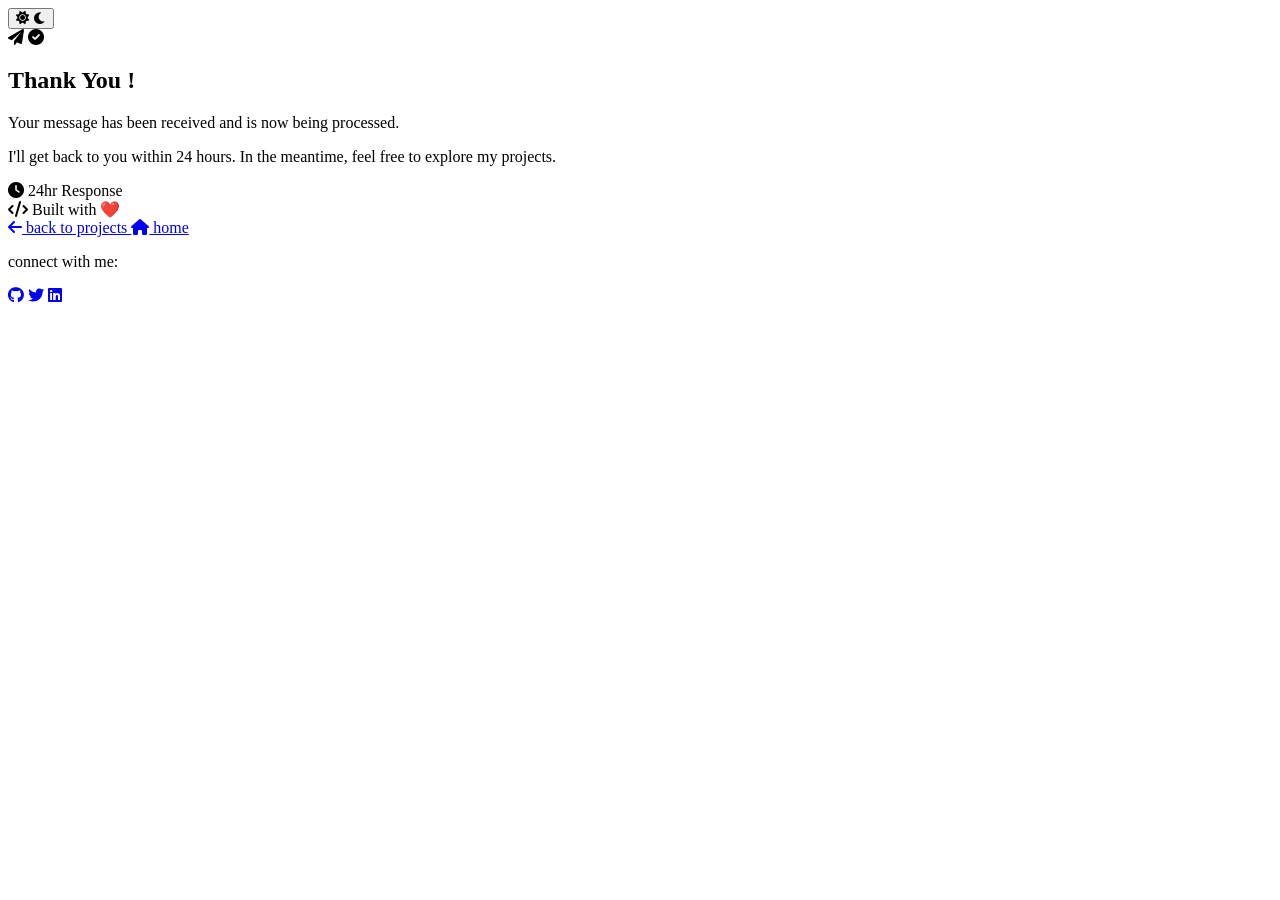
==== thanks.html @ 9caefd16 "make the updates,add the thanks.html,js,css,the structure and update the index.htl" ====
<!DOCTYPE html>
<html lang="en">
<head>
    <meta charset="UTF-8">
    <meta name="viewport" content="width=device-width, initial-scale=1.0">
    <title>Thank You! - Tevin Mulinge</title>
    <meta name="description" content="Thank you for reaching out to Tevin Mulinge. Your message has been received!">
    
    <!-- CSS -->
    <link rel="stylesheet" href="cs/Main.css">
    
    <!-- Fonts & Icons -->
    <link href="https://fonts.googleapis.com/css2?family=Inter:opsz@14..32&display=swap" rel="stylesheet">
    <link rel="stylesheet" href="https://cdnjs.cloudflare.com/ajax/libs/font-awesome/6.0.0-beta3/css/all.min.css">
</head>
<body class="light-mode">
    <!-- Background overlay -->
    <div class="bg-overlay"></div>
    
    <div class="container thank-you-container">
        <!-- Theme Toggle -->
        <div class="theme-toggle-container">
            <button id="theme-toggle" class="theme-toggle" aria-label="Toggle theme">
                <i class="fas fa-sun light-icon"></i>
                <i class="fas fa-moon dark-icon"></i>
            </button>
        </div>

        <!-- THANK YOU CARD -->
        <section class="thank-you-section">
            <div class="thank-you-card">
                <div class="thank-you-icon">
                    <i class="fas fa-paper-plane"></i>
                    <i class="fas fa-check-circle"></i>
                </div>
                <h1>Thank You <span class="accent">!</span></h1>
                <p class="thank-you-message">Your message has been received and is now being processed.</p>
                <p class="thank-you-details">I'll get back to you within 24 hours. In the meantime, feel free to explore my projects.</p>
                
                <div class="thank-you-stats">
                    <div class="stat-item">
                        <i class="fas fa-clock"></i>
                        <span>24hr Response</span>
                    </div>
                    <div class="stat-item">
                        <i class="fas fa-code"></i>
                        <span>Built with ❤️</span>
                    </div>
                </div>
                
                <div class="thank-you-actions">
                    <a href="index.html#projects" class="btn btn-primary">
                        <i class="fas fa-arrow-left"></i> back to projects
                    </a>
                    <a href="index.html" class="btn btn-outline">
                        <i class="fas fa-home"></i> home
                    </a>
                </div>
                
                <div class="thank-you-social">
                    <p>connect with me:</p>
                    <div class="social-links">
                        <a href="https://github.com/tace925" target="_blank"><i class="fab fa-github"></i></a>
                        <a href="https://twitter.com/mulingeTev81504" target="_blank"><i class="fab fa-twitter"></i></a>
                        <a href="#" target="_blank"><i class="fab fa-linkedin"></i></a>
                    </div>
                </div>
            </div>
        </section>
    </div>

    <!-- JavaScript -->
    <script src="js/Main.js"></script>
</body>
</html>
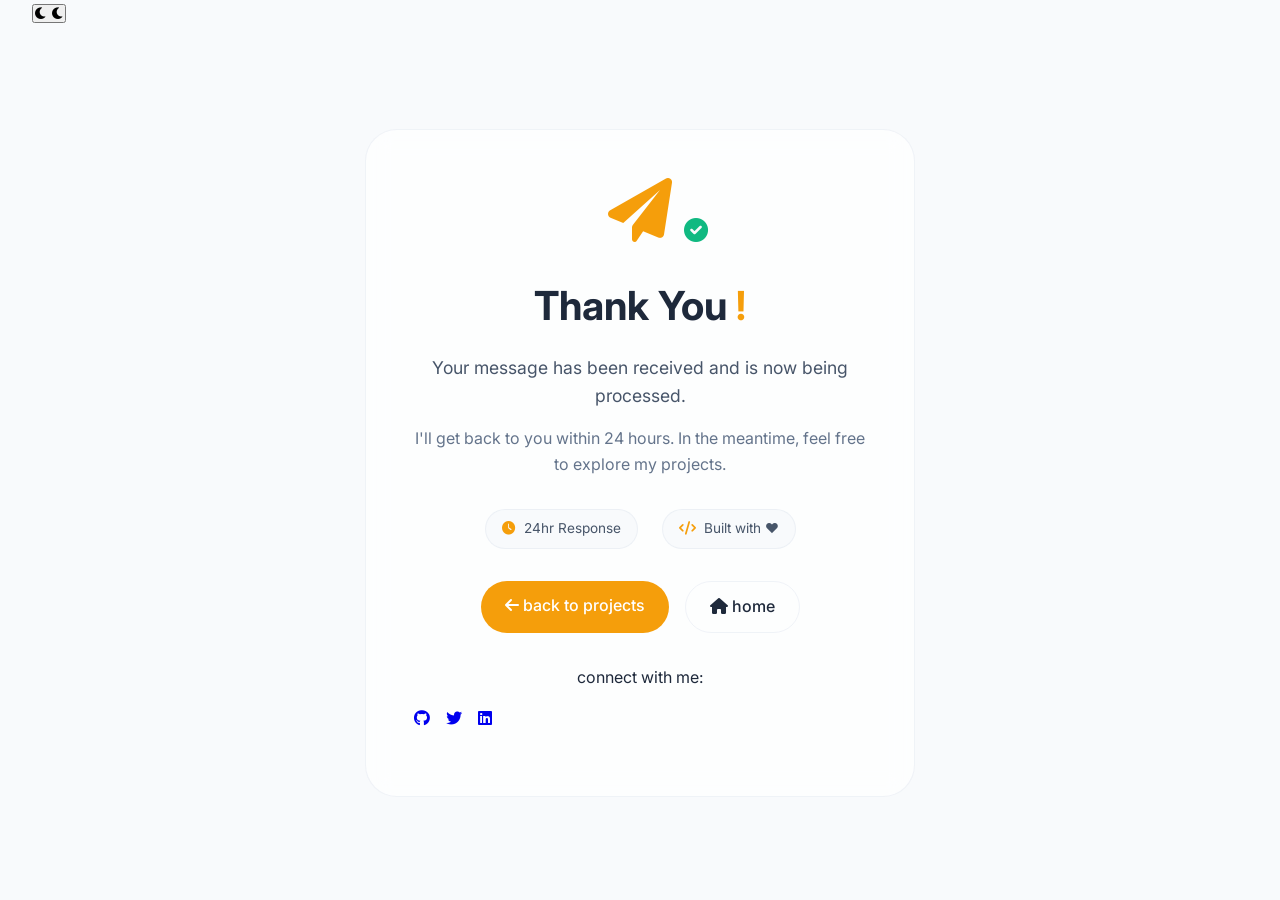
==== commit 633a69a1: "Modern glassmorphism portfolio: gold typing animation, project filters, dark mode fixed, form with a" ====
--- a/thanks.html
+++ b/thanks.html
@@ -7,7 +7,7 @@
     <meta name="description" content="Thank you for reaching out to Tevin Mulinge. Your message has been received!">
     
     <!-- CSS -->
-    <link rel="stylesheet" href="cs/Main.css">
+    <link rel="stylesheet" href="script.css">
     
     <!-- Fonts & Icons -->
     <link href="https://fonts.googleapis.com/css2?family=Inter:opsz@14..32&display=swap" rel="stylesheet">
@@ -70,6 +70,6 @@
     </div>
 
     <!-- JavaScript -->
-    <script src="js/Main.js"></script>
+    <script src="script.js"></script>
 </body>
 </html>
--- a/script.css
+++ b/script.css
@@ -0,0 +1,1260 @@
+/* ============================================
+   TEVIN'S BRIEFCASE - COMPLETE MODERN PORTFOLIO
+   Glassmorphism + Background Image + Gold Typing
+   ============================================ */
+
+/* ===== CSS RESET & VARIABLES ===== */
+* {
+    margin: 0;
+    padding: 0;
+    box-sizing: border-box;
+}
+
+:root {
+    /* Light Mode Colors */
+    --bg-primary: #f8fafc;
+    --bg-secondary: rgba(255, 255, 255, 0.85);
+    --text-primary: #1e293b;
+    --text-secondary: #475569;
+    --text-tertiary: #64748b;
+    --accent: #8b5cf6;
+    --accent-hover: #7c3aed;
+    --accent-light: #ede9fe;
+    --gold: #F59E0B;
+    --gold-light: #FBBF24;
+    --border: rgba(226, 232, 240, 0.5);
+    --shadow: 0 10px 30px -15px rgba(0, 0, 0, 0.1);
+    --card-bg: rgba(255, 255, 255, 0.7);
+    --nav-bg: rgba(255, 255, 255, 0.9);
+    --bg-secondary-rgb: 255, 255, 255;
+}
+
+.dark-mode {
+    /* Dark Mode Colors */
+    --bg-primary: #0f172a;
+    --bg-secondary: rgba(30, 41, 59, 0.85);
+    --text-primary: #f1f5f9;
+    --text-secondary: #cbd5e1;
+    --text-tertiary: #94a3b8;
+    --accent: #a78bfa;
+    --accent-hover: #8b5cf6;
+    --accent-light: #2e1b4d;
+    --gold: #FBBF24;
+    --gold-light: #FCD34D;
+    --border: rgba(51, 65, 85, 0.5);
+    --card-bg: rgba(30, 41, 59, 0.7);
+    --nav-bg: rgba(15, 23, 42, 0.95);
+    --bg-secondary-rgb: 30, 41, 59;
+}
+
+/* ===== GLOBAL STYLES ===== */
+body {
+    font-family: 'Inter', sans-serif;
+    background-color: var(--bg-primary);
+    color: var(--text-primary);
+    line-height: 1.6;
+    transition: background-color 0.3s ease, color 0.3s ease;
+    min-height: 100vh;
+    position: relative;
+}
+
+.container {
+    max-width: 1280px;
+    margin: 0 auto;
+    padding: 0 2rem;
+    position: relative;
+    z-index: 2;
+}
+
+/* ===== MODERN BACKGROUND IMAGE ===== */
+.bg-overlay {
+    position: fixed;
+    top: 0;
+    left: 0;
+    width: 100%;
+    height: 100%;
+    z-index: 0;
+    pointer-events: none;
+    overflow: hidden;
+}
+
+/* Main background image */
+.bg-overlay::before {
+    content: '';
+    position: absolute;
+    top: 0;
+    left: 0;
+    width: 100%;
+    height: 100%;
+    background-image: url('https://images.pexels.com/photos/276452/pexels-photo-276452.jpeg?auto=compress&cs=tinysrgb&w=1600');
+    background-size: cover;
+    background-position: center;
+    background-repeat: no-repeat;
+    opacity: 0.15;
+    filter: blur(2px);
+    transition: opacity 0.3s ease;
+}
+
+/* Gradient overlay for depth */
+.gradient-overlay {
+    position: absolute;
+    top: 0;
+    left: 0;
+    width: 100%;
+    height: 100%;
+    background: radial-gradient(circle at 20% 30%, rgba(139, 92, 246, 0.2) 0%, transparent 50%),
+                radial-gradient(circle at 80% 70%, rgba(245, 158, 11, 0.15) 0%, transparent 50%);
+    pointer-events: none;
+}
+
+/* Floating shapes for modern effect */
+.floating-shapes {
+    position: absolute;
+    top: 0;
+    left: 0;
+    width: 100%;
+    height: 100%;
+    pointer-events: none;
+}
+
+.shape {
+    position: absolute;
+    border-radius: 50%;
+    filter: blur(60px);
+    opacity: 0.3;
+    animation: floatShape 20s ease-in-out infinite;
+}
+
+.shape-1 {
+    width: 300px;
+    height: 300px;
+    background: radial-gradient(circle, var(--accent), transparent);
+    top: 10%;
+    left: -100px;
+    animation-delay: 0s;
+}
+
+.shape-2 {
+    width: 400px;
+    height: 400px;
+    background: radial-gradient(circle, var(--gold), transparent);
+    bottom: -150px;
+    right: -150px;
+    animation-delay: -5s;
+}
+
+.shape-3 {
+    width: 200px;
+    height: 200px;
+    background: radial-gradient(circle, var(--accent-light), transparent);
+    top: 50%;
+    left: 70%;
+    animation-delay: -10s;
+}
+
+@keyframes floatShape {
+    0%, 100% {
+        transform: translateY(0) rotate(0deg);
+    }
+    50% {
+        transform: translateY(-50px) rotate(10deg);
+    }
+}
+
+/* Dark mode background adjustments */
+.dark-mode .bg-overlay::before {
+    opacity: 0.1;
+    filter: blur(3px) brightness(0.7);
+}
+
+.dark-mode .shape {
+    opacity: 0.2;
+}
+
+.dark-mode .gradient-overlay {
+    background: radial-gradient(circle at 20% 30%, rgba(139, 92, 246, 0.15) 0%, transparent 50%),
+                radial-gradient(circle at 80% 70%, rgba(245, 158, 11, 0.1) 0%, transparent 50%);
+}
+
+/* ===== PROGRESS BAR ===== */
+.progress-bar {
+    position: fixed;
+    top: 0;
+    left: 0;
+    width: 0%;
+    height: 3px;
+    background: linear-gradient(90deg, var(--accent), var(--gold));
+    z-index: 1001;
+    transition: width 0.1s ease-out;
+}
+
+/* ===== STICKY NAVIGATION ===== */
+.main-nav {
+    position: sticky;
+    top: 0;
+    z-index: 1000;
+    background: var(--nav-bg);
+    backdrop-filter: blur(12px);
+    border-bottom: 1px solid var(--border);
+    padding: 1rem 2rem;
+}
+
+.nav-container {
+    max-width: 1280px;
+    margin: 0 auto;
+    display: flex;
+    justify-content: space-between;
+    align-items: center;
+}
+
+.nav-logo a {
+    font-size: 1.5rem;
+    font-weight: 700;
+    text-decoration: none;
+    color: var(--text-primary);
+}
+
+.nav-logo .accent {
+    color: var(--gold);
+}
+
+.nav-links {
+    display: flex;
+    gap: 2rem;
+    align-items: center;
+}
+
+.nav-link {
+    text-decoration: none;
+    color: var(--text-secondary);
+    font-weight: 500;
+    transition: color 0.3s;
+    position: relative;
+}
+
+.nav-link:hover,
+.nav-link.active {
+    color: var(--gold);
+}
+
+.nav-link::after {
+    content: '';
+    position: absolute;
+    bottom: -5px;
+    left: 0;
+    width: 0;
+    height: 2px;
+    background: var(--gold);
+    transition: width 0.3s;
+}
+
+.nav-link:hover::after,
+.nav-link.active::after {
+    width: 100%;
+}
+
+.nav-actions {
+    display: flex;
+    gap: 1rem;
+    align-items: center;
+}
+
+.theme-toggle-nav {
+    background: transparent;
+    border: 1px solid var(--border);
+    border-radius: 50%;
+    width: 2.2rem;
+    height: 2.2rem;
+    cursor: pointer;
+    color: var(--text-primary);
+    transition: all 0.3s;
+    display: flex;
+    align-items: center;
+    justify-content: center;
+}
+
+.theme-toggle-nav:hover {
+    border-color: var(--gold);
+    transform: scale(1.05);
+}
+
+.mobile-menu-btn {
+    display: none;
+    background: transparent;
+    border: none;
+    font-size: 1.5rem;
+    cursor: pointer;
+    color: var(--text-primary);
+}
+
+/* ===== HERO SECTION ===== */
+.hero {
+    margin: 3rem 0 4rem;
+    position: relative;
+    z-index: 2;
+}
+
+.hero-content {
+    display: grid;
+    grid-template-columns: 300px 1fr;
+    gap: 3rem;
+    align-items: center;
+    background: var(--bg-secondary);
+    backdrop-filter: blur(12px);
+    border-radius: 2rem;
+    padding: 2.5rem;
+    border: 1px solid var(--border);
+    box-shadow: var(--shadow);
+}
+
+@media (max-width: 768px) {
+    .hero-content {
+        grid-template-columns: 1fr;
+        text-align: center;
+        padding: 2rem;
+    }
+}
+
+.profile-image-container {
+    position: relative;
+    width: 100%;
+    max-width: 280px;
+    margin: 0 auto;
+}
+
+.profile-image {
+    width: 100%;
+    height: auto;
+    aspect-ratio: 1/1;
+    object-fit: cover;
+    border-radius: 50%;
+    border: 4px solid var(--gold);
+    box-shadow: 0 20px 40px rgba(0, 0, 0, 0.2);
+    transition: transform 0.3s ease;
+}
+
+.profile-image:hover {
+    transform: scale(1.02);
+}
+
+.status-badge {
+    position: absolute;
+    bottom: 10px;
+    right: 10px;
+    background: var(--card-bg);
+    backdrop-filter: blur(8px);
+    padding: 0.3rem 0.8rem;
+    border-radius: 50px;
+    font-size: 0.75rem;
+    font-weight: 500;
+    display: flex;
+    align-items: center;
+    gap: 0.4rem;
+    border: 1px solid var(--border);
+    color: var(--text-secondary);
+}
+
+.status-dot {
+    width: 8px;
+    height: 8px;
+    background: #10b981;
+    border-radius: 50%;
+    animation: pulse 2s infinite;
+}
+
+@keyframes pulse {
+    0%, 100% { opacity: 1; transform: scale(1); }
+    50% { opacity: 0.6; transform: scale(1.2); }
+}
+
+.name {
+    font-size: 2.5rem;
+    font-weight: 700;
+    margin-bottom: 0.5rem;
+}
+
+/* ===== GOLD TYPING ANIMATION ===== */
+.typing-container {
+    margin: 20px 0 15px;
+    font-size: 1.6rem;
+    font-weight: 600;
+    min-height: 80px;
+}
+
+.typing-prefix {
+    color: var(--gold);
+    margin-right: 8px;
+}
+
+.gold-text {
+    background: linear-gradient(135deg, var(--gold), var(--gold-light));
+    -webkit-background-clip: text;
+    background-clip: text;
+    color: transparent;
+}
+
+.gold-cursor {
+    display: inline-block;
+    width: 3px;
+    margin-left: 4px;
+    background: var(--gold);
+    animation: blink 0.8s infinite;
+    color: var(--gold);
+}
+
+@keyframes blink {
+    0%, 50% { opacity: 1; }
+    51%, 100% { opacity: 0; }
+}
+
+.bio {
+    color: var(--text-secondary);
+    margin-bottom: 1.5rem;
+    line-height: 1.8;
+}
+
+.hero-buttons {
+    display: flex;
+    gap: 1rem;
+    margin-bottom: 1.5rem;
+    flex-wrap: wrap;
+}
+
+@media (max-width: 480px) {
+    .hero-buttons {
+        flex-direction: column;
+    }
+}
+
+/* ===== SKILLS SECTION ===== */
+.section-title {
+    font-size: 2rem;
+    margin-bottom: 2rem;
+    text-align: center;
+    position: relative;
+    z-index: 2;
+}
+
+.section-subtitle {
+    text-align: center;
+    color: var(--text-tertiary);
+    margin-bottom: 2.5rem;
+}
+
+.accent {
+    color: var(--gold);
+}
+
+.skills {
+    margin-bottom: 4rem;
+    position: relative;
+    z-index: 2;
+}
+
+.skills-grid {
+    display: flex;
+    flex-wrap: wrap;
+    gap: 1rem;
+    justify-content: center;
+}
+
+.skill-tag {
+    padding: 0.6rem 1.5rem;
+    background: var(--card-bg);
+    backdrop-filter: blur(5px);
+    border: 1px solid var(--border);
+    border-radius: 9999px;
+    color: var(--text-secondary);
+    font-size: 0.95rem;
+    transition: all 0.3s;
+    box-shadow: var(--shadow);
+}
+
+.skill-tag:hover {
+    border-color: var(--gold);
+    transform: translateY(-2px);
+}
+
+/* ===== HOBBIES SECTION ===== */
+.hobbies {
+    margin-bottom: 4rem;
+    position: relative;
+    z-index: 2;
+}
+
+.hobbies-grid {
+    display: grid;
+    grid-template-columns: repeat(auto-fit, minmax(240px, 1fr));
+    gap: 1.5rem;
+    margin-top: 2rem;
+}
+
+.hobby-card {
+    background: var(--card-bg);
+    backdrop-filter: blur(10px);
+    border-radius: 1.5rem;
+    padding: 2rem 1.5rem;
+    text-align: center;
+    border: 1px solid var(--border);
+    transition: all 0.3s ease;
+}
+
+.hobby-card:hover {
+    transform: translateY(-8px);
+    border-color: var(--gold);
+    box-shadow: 0 20px 30px rgba(0, 0, 0, 0.1);
+}
+
+.hobby-icon {
+    font-size: 3rem;
+    margin-bottom: 1rem;
+}
+
+.hobby-card h3 {
+    font-size: 1.2rem;
+    margin-bottom: 0.5rem;
+    color: var(--text-primary);
+}
+
+.hobby-card p {
+    font-size: 0.9rem;
+    color: var(--text-tertiary);
+}
+
+/* ===== PROJECT FILTERS ===== */
+.project-filters {
+    display: flex;
+    justify-content: center;
+    gap: 0.8rem;
+    margin-bottom: 2rem;
+    flex-wrap: wrap;
+}
+
+.filter-btn {
+    padding: 0.5rem 1.2rem;
+    background: var(--card-bg);
+    border: 1px solid var(--border);
+    border-radius: 50px;
+    cursor: pointer;
+    color: var(--text-secondary);
+    font-weight: 500;
+    transition: all 0.3s;
+}
+
+.filter-btn:hover,
+.filter-btn.active {
+    background: var(--gold);
+    border-color: var(--gold);
+    color: white;
+}
+
+/* ===== PROJECTS SECTION ===== */
+.projects {
+    margin-bottom: 4rem;
+    position: relative;
+    z-index: 2;
+}
+
+.projects-grid {
+    display: grid;
+    grid-template-columns: repeat(auto-fill, minmax(350px, 1fr));
+    gap: 2rem;
+    margin-bottom: 2rem;
+}
+
+.project-card {
+    background: var(--card-bg);
+    backdrop-filter: blur(12px);
+    border-radius: 1.5rem;
+    border: 1px solid var(--border);
+    overflow: hidden;
+    transition: all 0.3s ease;
+    box-shadow: var(--shadow);
+}
+
+.project-card:hover {
+    transform: translateY(-5px);
+    border-color: var(--gold);
+    box-shadow: 0 20px 40px rgba(245, 158, 11, 0.15);
+}
+
+.project-card.featured {
+    border-left: 4px solid var(--gold);
+}
+
+.project-screenshot {
+    width: 100%;
+    height: 200px;
+    overflow: hidden;
+    position: relative;
+    background: var(--bg-primary);
+}
+
+.project-screenshot.no-image {
+    background: linear-gradient(135deg, var(--accent-light), transparent);
+    display: flex;
+    align-items: center;
+    justify-content: center;
+}
+
+.project-screenshot.no-image::after {
+    content: '🚀';
+    font-size: 3rem;
+    opacity: 0.5;
+}
+
+.project-img {
+    width: 100%;
+    height: 100%;
+    object-fit: cover;
+    transition: transform 0.5s ease;
+}
+
+.project-card:hover .project-img {
+    transform: scale(1.05);
+}
+
+.project-overlay {
+    position: absolute;
+    top: 1rem;
+    right: 1rem;
+}
+
+.live-badge {
+    background: rgba(0, 0, 0, 0.7);
+    backdrop-filter: blur(5px);
+    color: #10b981;
+    padding: 0.3rem 0.8rem;
+    border-radius: 50px;
+    font-size: 0.75rem;
+    font-weight: 600;
+    display: inline-flex;
+    align-items: center;
+    gap: 0.4rem;
+}
+
+.project-content {
+    padding: 1.5rem;
+}
+
+.project-header {
+    display: flex;
+    align-items: center;
+    gap: 0.5rem;
+    margin-bottom: 0.5rem;
+    color: var(--text-tertiary);
+    font-size: 0.9rem;
+}
+
+.project-header i {
+    color: var(--gold);
+}
+
+.project-title {
+    font-size: 1.2rem;
+    margin-bottom: 0.25rem;
+    color: var(--text-primary);
+}
+
+.project-tech {
+    color: var(--gold);
+    font-size: 0.85rem;
+    margin-bottom: 1rem;
+}
+
+.project-description {
+    color: var(--text-secondary);
+    font-size: 0.95rem;
+    line-height: 1.6;
+    margin-bottom: 1.5rem;
+}
+
+.project-footer {
+    display: flex;
+    justify-content: space-between;
+    align-items: center;
+    border-top: 1px solid var(--border);
+    padding-top: 1rem;
+}
+
+.stars-badge {
+    color: var(--text-tertiary);
+    font-size: 0.85rem;
+}
+
+.project-links {
+    display: flex;
+    gap: 1rem;
+}
+
+.project-link {
+    color: var(--text-primary);
+    text-decoration: none;
+    font-size: 0.85rem;
+    transition: color 0.3s;
+}
+
+.project-link:hover {
+    color: var(--gold);
+}
+
+.live-link {
+    color: var(--gold);
+    font-weight: 500;
+}
+
+.view-all-container {
+    text-align: center;
+    margin-top: 2rem;
+}
+
+.view-all-link {
+    color: var(--gold);
+    text-decoration: none;
+    font-weight: 500;
+    display: inline-flex;
+    align-items: center;
+    gap: 0.5rem;
+    transition: gap 0.3s;
+}
+
+.view-all-link:hover {
+    gap: 0.75rem;
+}
+
+/* ===== CREDENTIALS SECTION ===== */
+.credentials {
+    margin-bottom: 4rem;
+    position: relative;
+    z-index: 2;
+}
+
+.credentials-grid {
+    display: grid;
+    grid-template-columns: repeat(auto-fit, minmax(280px, 1fr));
+    gap: 2rem;
+    margin-top: 2rem;
+}
+
+.credential-card {
+    background: var(--card-bg);
+    backdrop-filter: blur(10px);
+    border-radius: 1.5rem;
+    padding: 2rem;
+    text-align: center;
+    border: 1px solid var(--border);
+    transition: all 0.3s;
+}
+
+.credential-card:hover {
+    transform: translateY(-5px);
+    border-color: var(--gold);
+}
+
+.credential-card i {
+    font-size: 2.5rem;
+    color: var(--gold);
+    margin-bottom: 1rem;
+}
+
+.credential-card h3 {
+    font-size: 1.2rem;
+    margin-bottom: 0.5rem;
+    color: var(--text-primary);
+}
+
+.credential-card p {
+    font-size: 0.9rem;
+    color: var(--text-tertiary);
+    margin-bottom: 1.5rem;
+}
+
+.credential-link {
+    display: inline-flex;
+    align-items: center;
+    gap: 0.5rem;
+    background: var(--gold);
+    color: white;
+    padding: 0.6rem 1.2rem;
+    border-radius: 50px;
+    text-decoration: none;
+    font-weight: 500;
+    transition: all 0.3s;
+}
+
+.credential-link:hover {
+    background: var(--gold-light);
+    transform: translateY(-2px);
+}
+
+/* ===== WHY SECTION ===== */
+.why-section {
+    margin-bottom: 4rem;
+    position: relative;
+    z-index: 2;
+}
+
+.why-card {
+    background: var(--card-bg);
+    backdrop-filter: blur(10px);
+    border-radius: 1.5rem;
+    padding: 2.5rem;
+    border: 1px solid var(--border);
+}
+
+.why-text {
+    color: var(--text-secondary);
+    margin-bottom: 1.5rem;
+    line-height: 1.8;
+}
+
+.why-signature {
+    text-align: right;
+    font-style: italic;
+    color: var(--gold);
+    font-weight: 500;
+}
+
+/* ===== CONTACT SECTION ===== */
+.contact {
+    margin-bottom: 4rem;
+    position: relative;
+    z-index: 2;
+}
+
+.contact-grid {
+    display: grid;
+    grid-template-columns: 1fr 1.5fr;
+    gap: 2rem;
+}
+
+@media (max-width: 768px) {
+    .contact-grid {
+        grid-template-columns: 1fr;
+    }
+}
+
+.contact-info {
+    background: var(--card-bg);
+    backdrop-filter: blur(10px);
+    border-radius: 1.5rem;
+    padding: 2rem;
+    border: 1px solid var(--border);
+}
+
+.contact-item {
+    display: flex;
+    align-items: center;
+    gap: 1rem;
+    margin-bottom: 1.5rem;
+    color: var(--text-secondary);
+}
+
+.contact-icon {
+    width: 2rem;
+    color: var(--gold);
+    font-size: 1.2rem;
+}
+
+.contact-item a {
+    color: var(--text-secondary);
+    text-decoration: none;
+    transition: color 0.3s;
+}
+
+.contact-item a:hover {
+    color: var(--gold);
+}
+
+.copy-email-btn {
+    background: transparent;
+    border: none;
+    cursor: pointer;
+    color: var(--gold);
+    font-size: 0.9rem;
+    transition: transform 0.3s;
+}
+
+.copy-email-btn:hover {
+    transform: scale(1.1);
+}
+
+.contact-note {
+    background: var(--accent-light);
+    padding: 1rem;
+    border-radius: 1rem;
+    color: var(--text-primary);
+    font-size: 0.9rem;
+    display: flex;
+    align-items: center;
+    gap: 0.5rem;
+    margin-top: 1rem;
+}
+
+.contact-form-container {
+    background: var(--card-bg);
+    backdrop-filter: blur(10px);
+    border-radius: 1.5rem;
+    padding: 2rem;
+    border: 1px solid var(--border);
+}
+
+.contact-form input,
+.contact-form textarea {
+    width: 100%;
+    padding: 0.75rem 1rem;
+    margin-bottom: 1rem;
+    border-radius: 0.5rem;
+    background: var(--bg-primary);
+    border: 1px solid var(--border);
+    color: var(--text-primary);
+    font-family: 'Inter', sans-serif;
+    transition: all 0.3s;
+}
+
+.contact-form input:focus,
+.contact-form textarea:focus {
+    outline: none;
+    border-color: var(--gold);
+    box-shadow: 0 0 0 3px rgba(245, 158, 11, 0.1);
+}
+
+.btn {
+    padding: 0.75rem 1.5rem;
+    border-radius: 9999px;
+    font-weight: 500;
+    text-decoration: none;
+    transition: all 0.3s;
+    display: inline-block;
+    border: none;
+    cursor: pointer;
+}
+
+.btn-primary {
+    background: var(--gold);
+    color: white;
+}
+
+.btn-primary:hover {
+    background: var(--gold-light);
+    transform: translateY(-2px);
+}
+
+.btn-outline {
+    border: 1px solid var(--border);
+    color: var(--text-primary);
+    background: transparent;
+}
+
+.btn-outline:hover {
+    border-color: var(--gold);
+    transform: translateY(-2px);
+}
+
+.cv-btn {
+    background: rgba(245, 158, 11, 0.1) !important;
+    border: 1px solid var(--gold) !important;
+}
+
+.cv-btn:hover {
+    background: var(--gold) !important;
+    color: white !important;
+}
+
+.submit-btn {
+    width: 100%;
+}
+
+/* ===== SOCIAL LINKS ===== */
+.social-links {
+    display: flex;
+    gap: 1rem;
+    margin: 1rem 0;
+}
+
+.social-link {
+    position: relative;
+    color: var(--text-tertiary);
+    font-size: 1.3rem;
+    transition: all 0.3s;
+    text-decoration: none;
+}
+
+.social-link:hover {
+    color: var(--gold);
+    transform: translateY(-2px);
+}
+
+.social-link[data-tooltip]::before {
+    content: attr(data-tooltip);
+    position: absolute;
+    bottom: 100%;
+    left: 50%;
+    transform: translateX(-50%) translateY(-5px);
+    background: var(--bg-primary);
+    color: var(--text-primary);
+    padding: 0.25rem 0.5rem;
+    border-radius: 0.25rem;
+    font-size: 0.7rem;
+    white-space: nowrap;
+    opacity: 0;
+    pointer-events: none;
+    transition: all 0.2s;
+    border: 1px solid var(--border);
+}
+
+.social-link[data-tooltip]:hover::before {
+    opacity: 1;
+    transform: translateX(-50%) translateY(-8px);
+}
+
+/* ===== FOOTER ===== */
+.footer {
+    text-align: center;
+    padding: 2rem 0;
+    border-top: 1px solid var(--border);
+    color: var(--text-tertiary);
+    font-size: 0.85rem;
+    position: relative;
+    z-index: 2;
+}
+
+.footer-badge {
+    margin-top: 0.5rem;
+}
+
+.footer-links {
+    margin-top: 0.75rem;
+    display: flex;
+    gap: 1rem;
+    justify-content: center;
+}
+
+.footer-links a {
+    color: var(--text-tertiary);
+    text-decoration: none;
+    transition: color 0.3s;
+}
+
+.footer-links a:hover {
+    color: var(--gold);
+}
+
+.fa-heart {
+    color: #ef4444;
+    animation: heartbeat 1.5s ease-in-out infinite;
+}
+
+@keyframes heartbeat {
+    0%, 100% { transform: scale(1); }
+    50% { transform: scale(1.1); }
+}
+
+/* ===== THANK YOU PAGE ===== */
+.thank-you-container {
+    min-height: 100vh;
+    display: flex;
+    flex-direction: column;
+}
+
+.thank-you-section {
+    flex: 1;
+    display: flex;
+    align-items: center;
+    justify-content: center;
+    margin: 2rem 0;
+}
+
+.thank-you-card {
+    max-width: 550px;
+    padding: 3rem;
+    background: var(--card-bg);
+    backdrop-filter: blur(12px);
+    border-radius: 2rem;
+    border: 1px solid var(--border);
+    text-align: center;
+    animation: float 6s ease-in-out infinite;
+}
+
+.thank-you-icon {
+    position: relative;
+    margin-bottom: 2rem;
+}
+
+.thank-you-icon .fa-paper-plane {
+    font-size: 4rem;
+    color: var(--gold);
+    animation: fly 3s ease-in-out infinite;
+}
+
+.thank-you-icon .fa-check-circle {
+    font-size: 1.5rem;
+    color: #10b981;
+    position: absolute;
+    bottom: 0;
+    right: 35%;
+    background: var(--bg-primary);
+    border-radius: 50%;
+    animation: pop 0.5s ease-out 0.5s both;
+}
+
+.thank-you-card h1 {
+    font-size: 2.5rem;
+    margin-bottom: 1rem;
+    color: var(--text-primary);
+}
+
+.thank-you-message {
+    font-size: 1.1rem;
+    color: var(--text-secondary);
+    margin-bottom: 1rem;
+}
+
+.thank-you-details {
+    color: var(--text-tertiary);
+    margin-bottom: 2rem;
+}
+
+.thank-you-stats {
+    display: flex;
+    justify-content: center;
+    gap: 1.5rem;
+    margin: 2rem 0;
+    flex-wrap: wrap;
+}
+
+.stat-item {
+    display: flex;
+    align-items: center;
+    gap: 0.5rem;
+    padding: 0.5rem 1rem;
+    background: var(--bg-primary);
+    border-radius: 50px;
+    border: 1px solid var(--border);
+    font-size: 0.85rem;
+    color: var(--text-secondary);
+}
+
+.stat-item i {
+    color: var(--gold);
+}
+
+.thank-you-actions {
+    display: flex;
+    gap: 1rem;
+    justify-content: center;
+    margin: 2rem 0;
+    flex-wrap: wrap;
+}
+
+@keyframes float {
+    0%, 100% { transform: translateY(0); }
+    50% { transform: translateY(-10px); }
+}
+
+@keyframes fly {
+    0%, 100% { transform: translateY(0) rotate(0deg); }
+    50% { transform: translateY(-15px) rotate(5deg); }
+}
+
+@keyframes pop {
+    0% { transform: scale(0); opacity: 0; }
+    100% { transform: scale(1); opacity: 1; }
+}
+
+/* ===== RESPONSIVE DESIGN ===== */
+@media (max-width: 768px) {
+    .container {
+        padding: 0 1.5rem;
+    }
+    
+    .nav-links {
+        display: none;
+        position: absolute;
+        top: 100%;
+        left: 0;
+        right: 0;
+        flex-direction: column;
+        background: var(--nav-bg);
+        backdrop-filter: blur(12px);
+        padding: 1.5rem;
+        gap: 1rem;
+        border-bottom: 1px solid var(--border);
+    }
+    
+    .nav-links.active {
+        display: flex;
+    }
+    
+    .mobile-menu-btn {
+        display: block;
+    }
+    
+    .name {
+        font-size: 2rem;
+    }
+    
+    .typing-container {
+        font-size: 1.2rem;
+        min-height: 65px;
+    }
+    
+    .projects-grid {
+        grid-template-columns: 1fr;
+    }
+    
+    .hobbies-grid {
+        grid-template-columns: repeat(2, 1fr);
+    }
+    
+    .project-filters {
+        gap: 0.5rem;
+    }
+    
+    .filter-btn {
+        padding: 0.4rem 0.8rem;
+        font-size: 0.8rem;
+    }
+    
+    .section-title {
+        font-size: 1.8rem;
+    }
+}
+
+@media (max-width: 480px) {
+    .hobbies-grid {
+        grid-template-columns: 1fr;
+    }
+    
+    .hero-buttons .btn {
+        text-align: center;
+        width: 100%;
+    }
+    
+    .project-footer {
+        flex-direction: column;
+        gap: 1rem;
+        align-items: flex-start;
+    }
+    
+    .thank-you-card {
+        padding: 2rem;
+        margin: 1rem;
+    }
+    
+    .thank-you-card h1 {
+        font-size: 2rem;
+    }
+}
+
+/* ===== SCROLL ANIMATIONS ===== */
+.fade-section {
+    opacity: 0;
+    transform: translateY(30px);
+    transition: opacity 0.6s ease-out, transform 0.6s ease-out;
+}
+
+.fade-section.visible {
+    opacity: 1;
+    transform: translateY(0);
+}
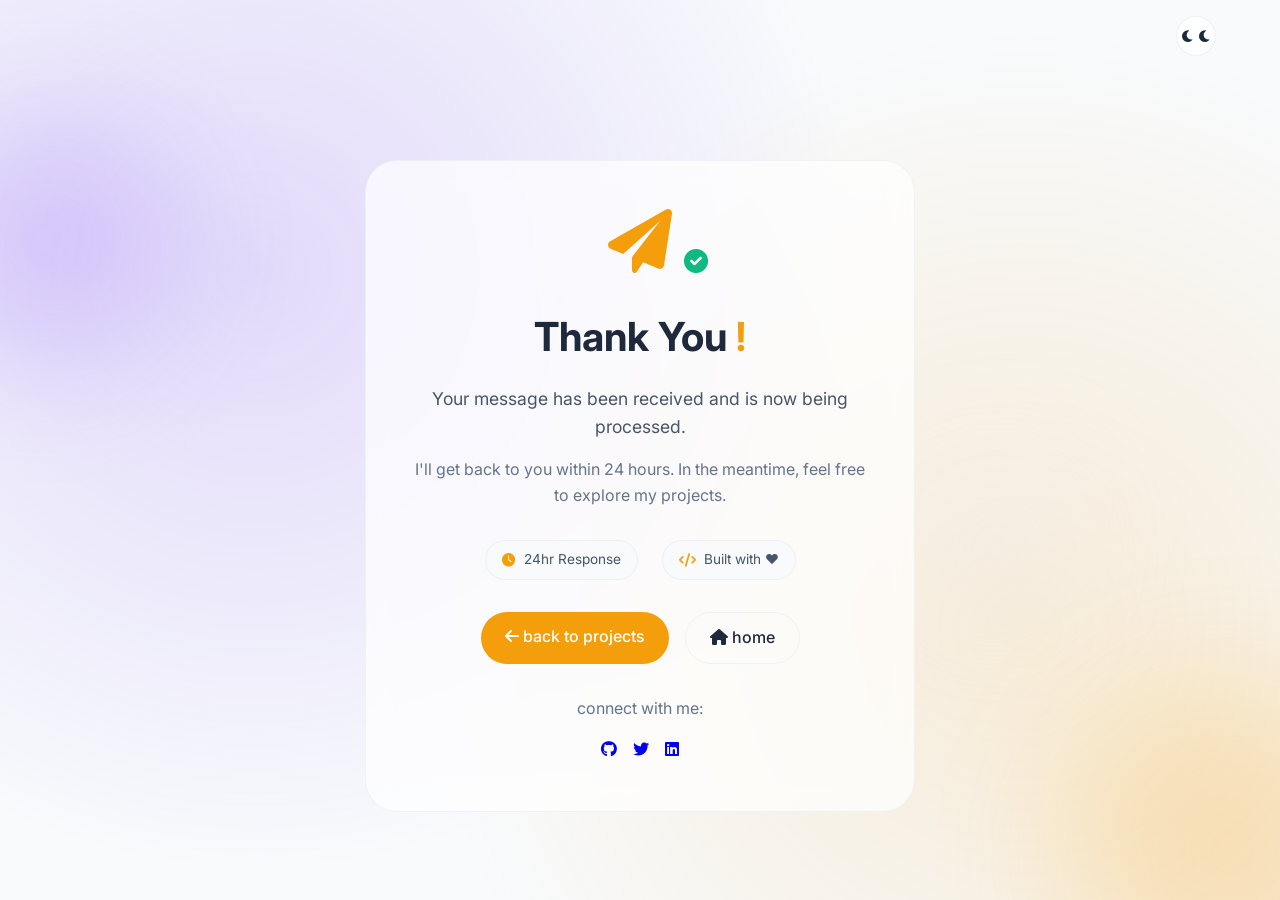
==== commit f3aafab3: "Complete modern portfolio: Glassmorphism layout, gold typing animation, project filters, background " ====
--- a/thanks.html
+++ b/thanks.html
@@ -14,8 +14,15 @@
     <link rel="stylesheet" href="https://cdnjs.cloudflare.com/ajax/libs/font-awesome/6.0.0-beta3/css/all.min.css">
 </head>
 <body class="light-mode">
-    <!-- Background overlay -->
-    <div class="bg-overlay"></div>
+    <!-- Background Overlay -->
+    <div class="bg-overlay">
+        <div class="gradient-overlay"></div>
+        <div class="floating-shapes">
+            <div class="shape shape-1"></div>
+            <div class="shape shape-2"></div>
+            <div class="shape shape-3"></div>
+        </div>
+    </div>
     
     <div class="container thank-you-container">
         <!-- Theme Toggle -->
--- a/script.css
+++ b/script.css
@@ -1,6 +1,6 @@
 /* ============================================
-   TEVIN'S BRIEFCASE - COMPLETE MODERN PORTFOLIO
-   Glassmorphism + Background Image + Gold Typing
+   TEVIN'S BRIEFCASE - LAYERED GLASSMORPHISM
+   Modern Portfolio with Gold Typing Animation
    ============================================ */
 
 /* ===== CSS RESET & VARIABLES ===== */
@@ -11,7 +11,6 @@
 }
 
 :root {
-    /* Light Mode Colors */
     --bg-primary: #f8fafc;
     --bg-secondary: rgba(255, 255, 255, 0.85);
     --text-primary: #1e293b;
@@ -30,7 +29,6 @@
 }
 
 .dark-mode {
-    /* Dark Mode Colors */
     --bg-primary: #0f172a;
     --bg-secondary: rgba(30, 41, 59, 0.85);
     --text-primary: #f1f5f9;
@@ -78,7 +76,6 @@
     overflow: hidden;
 }
 
-/* Main background image */
 .bg-overlay::before {
     content: '';
     position: absolute;
@@ -95,7 +92,6 @@
     transition: opacity 0.3s ease;
 }
 
-/* Gradient overlay for depth */
 .gradient-overlay {
     position: absolute;
     top: 0;
@@ -107,7 +103,6 @@
     pointer-events: none;
 }
 
-/* Floating shapes for modern effect */
 .floating-shapes {
     position: absolute;
     top: 0;
@@ -153,15 +148,10 @@
 }
 
 @keyframes floatShape {
-    0%, 100% {
-        transform: translateY(0) rotate(0deg);
-    }
-    50% {
-        transform: translateY(-50px) rotate(10deg);
-    }
-}
-
-/* Dark mode background adjustments */
+    0%, 100% { transform: translateY(0) rotate(0deg); }
+    50% { transform: translateY(-50px) rotate(10deg); }
+}
+
 .dark-mode .bg-overlay::before {
     opacity: 0.1;
     filter: blur(3px) brightness(0.7);
@@ -169,11 +159,6 @@
 
 .dark-mode .shape {
     opacity: 0.2;
-}
-
-.dark-mode .gradient-overlay {
-    background: radial-gradient(circle at 20% 30%, rgba(139, 92, 246, 0.15) 0%, transparent 50%),
-                radial-gradient(circle at 80% 70%, rgba(245, 158, 11, 0.1) 0%, transparent 50%);
 }
 
 /* ===== PROGRESS BAR ===== */
@@ -590,19 +575,6 @@
     background: var(--bg-primary);
 }
 
-.project-screenshot.no-image {
-    background: linear-gradient(135deg, var(--accent-light), transparent);
-    display: flex;
-    align-items: center;
-    justify-content: center;
-}
-
-.project-screenshot.no-image::after {
-    content: '🚀';
-    font-size: 3rem;
-    opacity: 0.5;
-}
-
 .project-img {
     width: 100%;
     height: 100%;
@@ -1057,6 +1029,30 @@
     flex-direction: column;
 }
 
+.theme-toggle-container {
+    display: flex;
+    justify-content: flex-end;
+    padding: 1rem 2rem;
+    position: relative;
+    z-index: 10;
+}
+
+.theme-toggle {
+    background: var(--card-bg);
+    border: 1px solid var(--border);
+    border-radius: 50%;
+    width: 2.5rem;
+    height: 2.5rem;
+    cursor: pointer;
+    color: var(--text-primary);
+    transition: all 0.3s;
+}
+
+.theme-toggle:hover {
+    border-color: var(--gold);
+    transform: scale(1.05);
+}
+
 .thank-you-section {
     flex: 1;
     display: flex;
@@ -1145,6 +1141,16 @@
     justify-content: center;
     margin: 2rem 0;
     flex-wrap: wrap;
+}
+
+.thank-you-social p {
+    margin-bottom: 1rem;
+    color: var(--text-tertiary);
+}
+
+.thank-you-social .social-links {
+    justify-content: center;
+    margin: 0;
 }
 
 @keyframes float {
@@ -1219,6 +1225,11 @@
     .section-title {
         font-size: 1.8rem;
     }
+    
+    .thank-you-card {
+        margin: 1rem;
+        padding: 2rem;
+    }
 }
 
 @media (max-width: 480px) {
@@ -1235,11 +1246,6 @@
         flex-direction: column;
         gap: 1rem;
         align-items: flex-start;
-    }
-    
-    .thank-you-card {
-        padding: 2rem;
-        margin: 1rem;
     }
     
     .thank-you-card h1 {
